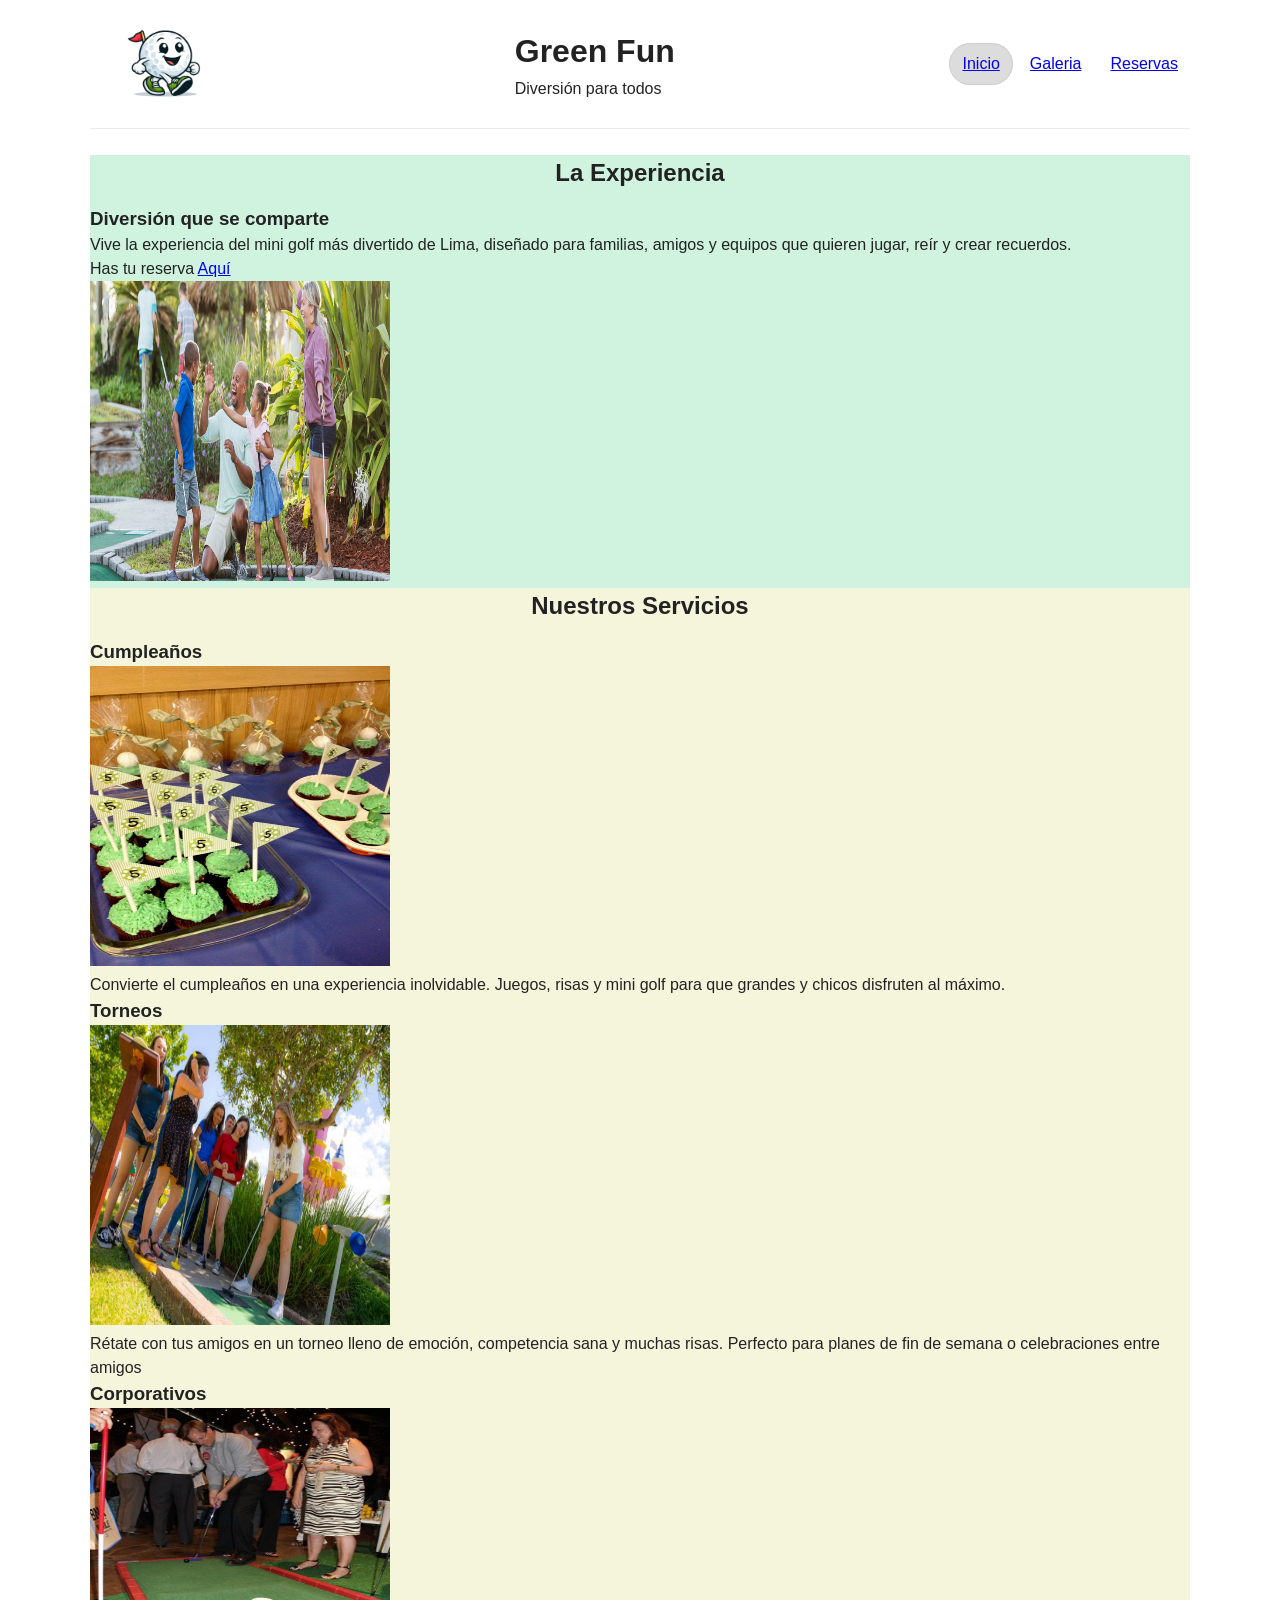
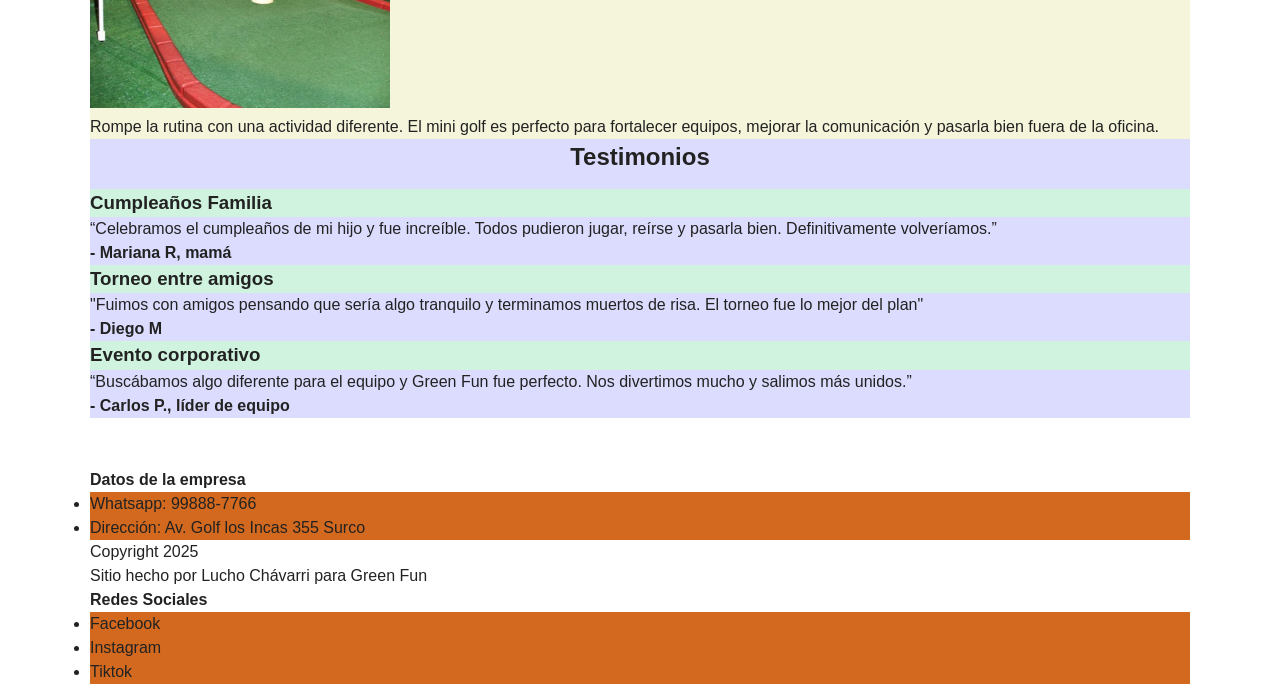
==== index.html @ e4aa4764 "Mejoras en el header aplicando Flex" ====
<!DOCTYPE html>
<html lang="en">
<head>
    <meta charset="UTF-8">
    <meta name="viewport" content="width=device-width, initial-scale=1.0">
    <title>Green Fun - Mini Golf</title>
    <link rel="stylesheet" href="./css/style.css">
</head>
<body>
    <header>
        <div>
            <img src="./img/Pelotita.png" alt="Logo Green Fun" height="100">
        </div>
        <div>
            <h1>Green Fun</h1>
            <p>Diversión para todos</p>
        </div>
        <div>
            <nav>
                <ul>
                    <li><a href="#" class="paginaactiva">Inicio</a></li>
                    <li><a href="./pages/galeria.html">Galeria</a></li>
                    <li><a href="./pages/reservas.html">Reservas</a></li>
                </ul>
            </nav>
        </div>
        
    </header>
    <main>
        
        <section class="experiencia">
            <h2>La Experiencia</h2>
            <div>
                <h3>
                    Diversión que se comparte
                </h3>
                <p>Vive la experiencia del mini golf más divertido de Lima, diseñado para familias, amigos y equipos que quieren jugar, reír y crear recuerdos.</p>
                <p>Has tu reserva <a href="./pages/reservas.html">Aquí</a></p>
            </div>
            <div>
                <img src="./img/LaExperiencia.jpg" alt="Experiencia Green Fun" class="imagen300">
            </div>
        </section>
        <section class="servicios">
            <h2>Nuestros Servicios</h2>
            <div>
                <h3>Cumpleaños</h3>
                <img src="./img/cumpleanos.jpeg" alt="Cumpleaños" class="imagen300">
                <p>Convierte el cumpleaños en una experiencia inolvidable. Juegos, risas y mini golf para que grandes y chicos disfruten al máximo.</p>
            </div>
            <div>
                <h3>Torneos</h3>
                <img src="./img/torneos.jpg" alt="Torneos" class="imagen300">
                <p>Rétate con tus amigos en un torneo lleno de emoción, competencia sana y muchas risas. Perfecto para planes de fin de semana o celebraciones entre amigos</p>
            </div>
            <div>
                <h3>Corporativos</h3>
                <img src="./img/corporativo.jpeg" alt="corporativo" class="imagen300">
                <p>Rompe la rutina con una actividad diferente. El mini golf es perfecto para fortalecer equipos, mejorar la comunicación y pasarla bien fuera de la oficina.</p>
            </div>
        </section>

        <section class="testimonios">
            <h2>Testimonios</h2>
            <div>
                <h3 class="testimonioh3">Cumpleaños Familia</h3>
                <p>“Celebramos el cumpleaños de mi hijo y fue increíble. Todos pudieron jugar, reírse y pasarla bien. Definitivamente volveríamos.”</p>
                <h4>- Mariana R, mamá</h4>
            </div>
            <div>
                <h3 class="testimonioh3">Torneo entre amigos</h3>
                <p>"Fuimos con amigos pensando que sería algo tranquilo y terminamos muertos de risa. El torneo fue lo mejor del plan"</p>
                <h4>- Diego M</h4>
            </div>
            <div>
                <h3 class="testimonioh3">Evento corporativo</h3>
                <p>“Buscábamos algo diferente para el equipo y Green Fun fue perfecto. Nos divertimos mucho y salimos más unidos.”</p>
                <h4>- Carlos P., líder de equipo</h4>
            </div>
        </section>

    </main>
    <footer>
        
        <div>
            <h4>Datos de la empresa</h4>
            <ul>
                <li>Whatsapp: 99888-7766</li>
                <li>Dirección: Av. Golf los Incas 355 Surco</li>
            </ul>
        </div>
        <div>
            <p>Copyright 2025</p>
            <p>Sitio hecho por Lucho Chávarri para Green Fun</p>
        </div>
        <div>
            <h4>Redes Sociales</h4>
            <ul>
                <li>Facebook</li>
                <li>Instagram</li>
                <li>Tiktok</li>
            </ul>
        </div>
    </footer>
</body>
</html>
---- css/style.css ----
/* Reset */
* {
    margin: 0;
    padding: 0;
    box-sizing: border-box;
}

:root{
  --bg: #ffffff;
  --text: #222;
  --muted: rgba(0,0,0,.7);
  --green: #2ECC71;
  --green2: #25b760;
  --yellow: #F4D03F;
  --light: #EAFAF1;
  --card: #fff;
  --border: rgba(0,0,0,.08);
  --shadow: 0 10px 26px rgba(0,0,0,.08);
  --radius: 18px;

  --container: 1100px;
}

body{
    font-family: Arial, Helvetica, sans-serif;
    background: var(--bg);
    color: var(--text);
    line-height: 1.5;
}

/* ====== Layout base ====== */
header, main, footer{
  width: min(100% - 32px, var(--container));
  margin-inline: auto;
}

main{ padding: 26px 0 50px; }
h1,h2,h3,h4{ margin: 0; }
h2{ text-align:center; margin-bottom: 14px; }

/* ====== Header ====== */
header{
  display: flex;
  align-items: center;
  justify-content: space-between;
  gap: 18px;
  padding: 14px 0;
  position: sticky;
  top: 0;
  background: rgba(255,255,255,.92);
  backdrop-filter: blur(10px);
  border-bottom: 1px solid var(--border);
  z-index: 10;
}

header > div:nth-child(1){
  display: flex;
  align-items: center;
}

header > div:nth-child(2){
  display: grid;
  gap: 2px;
}

header > div:nth-child(2) h4{
  color: var(--muted);
  font-weight: 600;
}

/* nav horizontal con flex */
nav ul{
  display: flex;
  list-style: none;
  gap: 5px;
  align-items: center;
  flex-wrap: wrap;
}

nav a{
  display: inline-flex;
  padding: 8px 12px;
  border-radius: 999px;
}

nav a:hover{
  background: rgba(46,204,113,.12);
  text-decoration: none;
}

.paginaactiva{
  background: rgba(0,0,0,.06);
  border: 1px solid var(--border);
}

.experiencia{
  background-color: #cff3df;  
}

.servicios{
  background-color: beige;
}

.testimonios{
  background-color: rgb(220, 220, 255);
}

.testimonioh3{
  background-color: #cff3df;
}

.paginaactiva{
  background-color: gainsboro;
  text-shadow: 2px, 2px, 2px, rgb(140, 47, b49);
}

.imagen300{
  height: 300px;
  width: 300px;
}

footer ul{
  background-color: chocolate;
}

h2{
  text-align: center;
}

form{
  background-color: cadetblue;
  color: white;
  padding: 30px;
}

nav ul li{
  list-style: none;
}
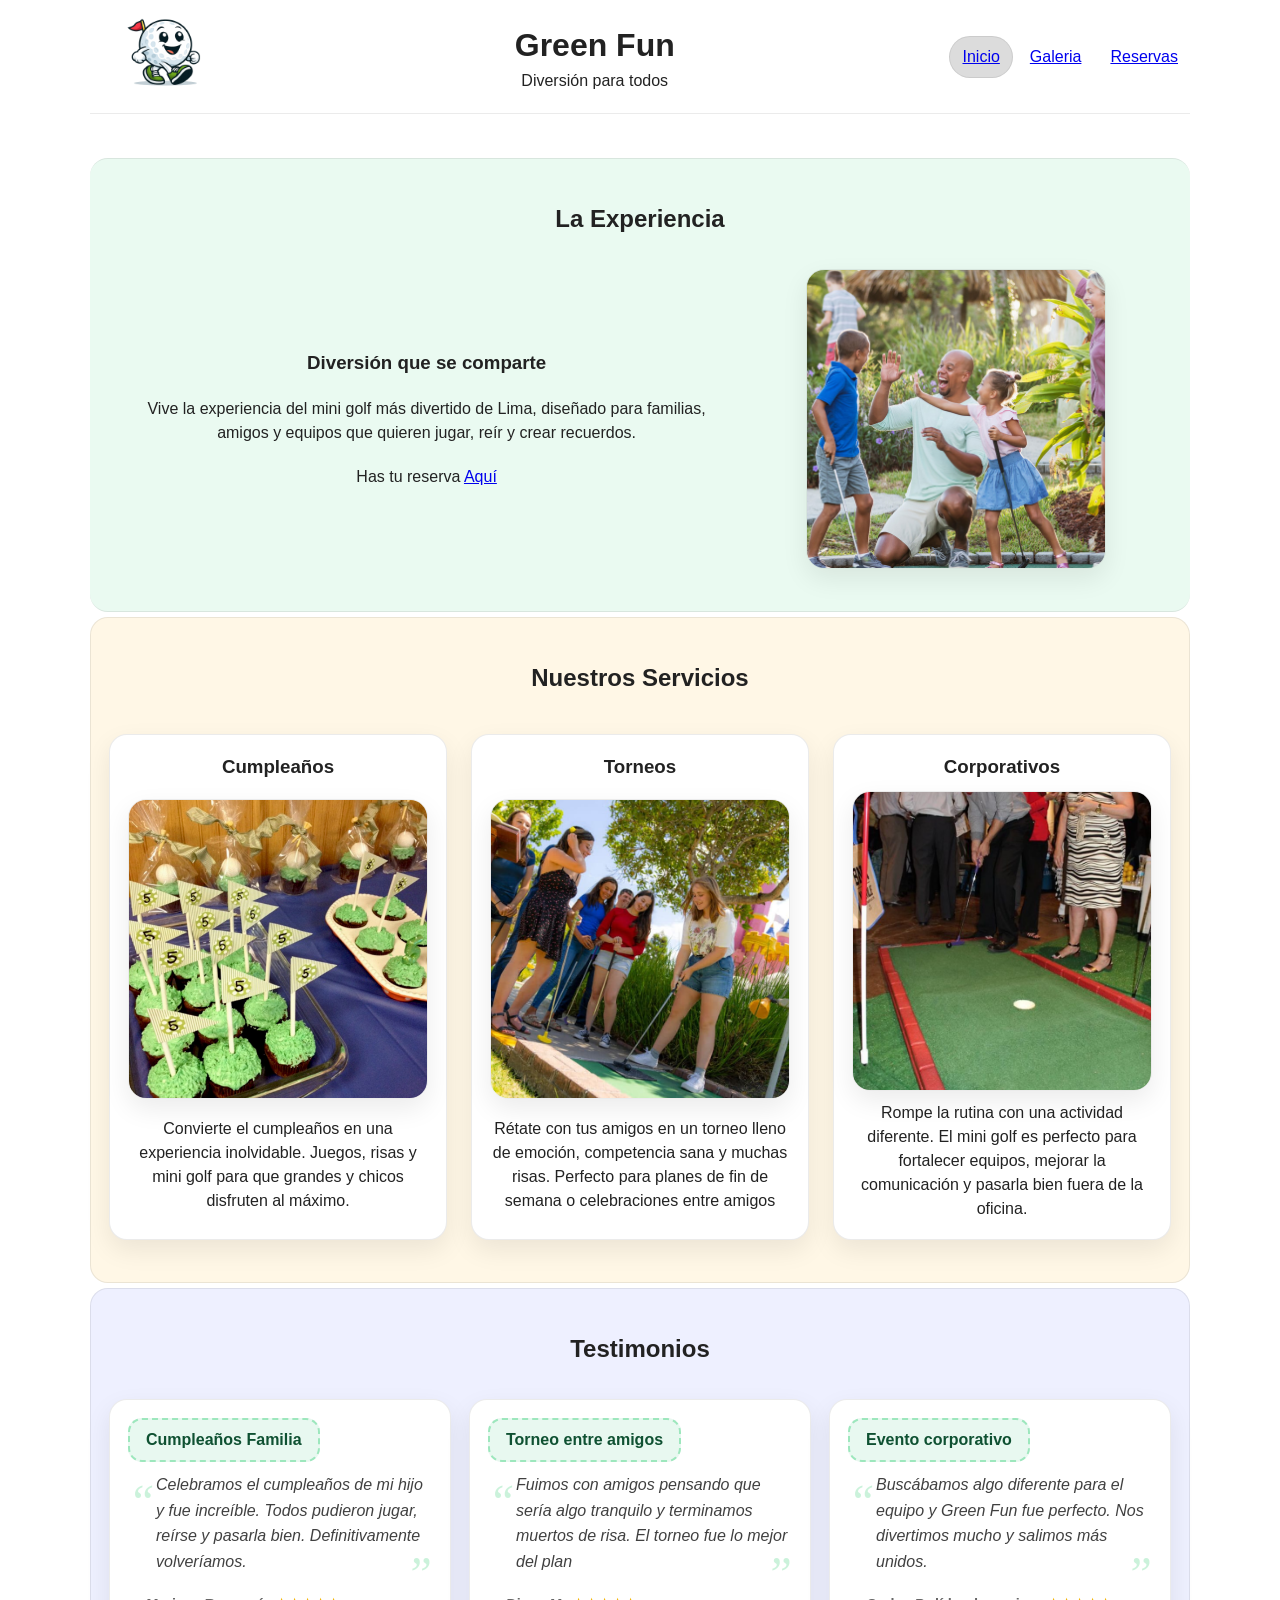
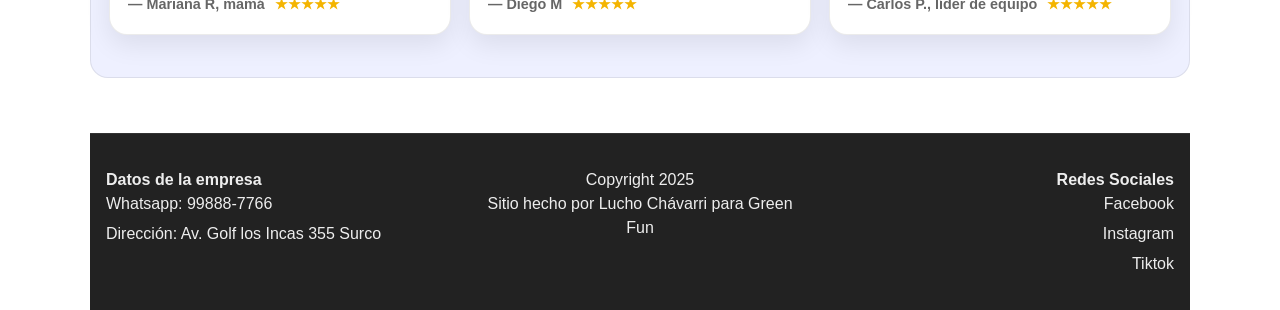
==== commit 83c7048a: "Mejoras seccion de testimonios" ====
--- a/index.html
+++ b/index.html
@@ -64,18 +64,18 @@
             <h2>Testimonios</h2>
             <div>
                 <h3 class="testimonioh3">Cumpleaños Familia</h3>
-                <p>“Celebramos el cumpleaños de mi hijo y fue increíble. Todos pudieron jugar, reírse y pasarla bien. Definitivamente volveríamos.”</p>
-                <h4>- Mariana R, mamá</h4>
+                <p>Celebramos el cumpleaños de mi hijo y fue increíble. Todos pudieron jugar, reírse y pasarla bien. Definitivamente volveríamos.</p>
+                <h4>Mariana R, mamá</h4>
             </div>
             <div>
                 <h3 class="testimonioh3">Torneo entre amigos</h3>
-                <p>"Fuimos con amigos pensando que sería algo tranquilo y terminamos muertos de risa. El torneo fue lo mejor del plan"</p>
-                <h4>- Diego M</h4>
+                <p>Fuimos con amigos pensando que sería algo tranquilo y terminamos muertos de risa. El torneo fue lo mejor del plan</p>
+                <h4>Diego M</h4>
             </div>
             <div>
                 <h3 class="testimonioh3">Evento corporativo</h3>
-                <p>“Buscábamos algo diferente para el equipo y Green Fun fue perfecto. Nos divertimos mucho y salimos más unidos.”</p>
-                <h4>- Carlos P., líder de equipo</h4>
+                <p>Buscábamos algo diferente para el equipo y Green Fun fue perfecto. Nos divertimos mucho y salimos más unidos.</p>
+                <h4>Carlos P., líder de equipo</h4>
             </div>
         </section>
 
--- a/css/style.css
+++ b/css/style.css
@@ -1,4 +1,4 @@
-/* Reset */
+/* ====== Reset ====== */
 * {
     margin: 0;
     padding: 0;
@@ -44,28 +44,13 @@
   align-items: center;
   justify-content: space-between;
   gap: 18px;
-  padding: 14px 0;
+  padding: 3px 0;
   position: sticky;
   top: 0;
   background: rgba(255,255,255,.92);
   backdrop-filter: blur(10px);
   border-bottom: 1px solid var(--border);
   z-index: 10;
-}
-
-header > div:nth-child(1){
-  display: flex;
-  align-items: center;
-}
-
-header > div:nth-child(2){
-  display: grid;
-  gap: 2px;
-}
-
-header > div:nth-child(2) h4{
-  color: var(--muted);
-  font-weight: 600;
 }
 
 /* nav horizontal con flex */
@@ -93,20 +78,8 @@
   border: 1px solid var(--border);
 }
 
-.experiencia{
-  background-color: #cff3df;  
-}
-
-.servicios{
-  background-color: beige;
-}
-
-.testimonios{
-  background-color: rgb(220, 220, 255);
-}
-
-.testimonioh3{
-  background-color: #cff3df;
+header div:nth-child(2) {
+  text-align: center;
 }
 
 .paginaactiva{
@@ -114,17 +87,189 @@
   text-shadow: 2px, 2px, 2px, rgb(140, 47, b49);
 }
 
+/* ====== Secciones (Grid) ====== */
+section{
+  padding: 42px 0;
+  margin: 5px 0;
+}
+
+/* Experiencia: 2 columnas (texto + imagen) */
+.experiencia{
+  display: grid;
+  grid-template-columns: 1.2fr 0.8fr;
+  gap: 18px;
+  align-items: center;
+  background: var(--light);
+  border-top: 1px solid var(--border);
+  border-bottom: 1px solid var(--border);
+  border-radius: var(--radius);
+  padding: 42px 30px;
+  margin-top: 18px;
+}
+
+/* el contenido de Experiencia es: h2 + div + div */
+.experiencia > h2{
+  grid-column: span 2;
+  text-align: center;
+}
+
+.experiencia > div{
+  display: grid;
+  gap: 20px;
+}
+
+.experiencia div:nth-child(2) {
+  text-align: center;
+}
+.experiencia div:nth-child(3) {
+  justify-self: center;
+}
+
+/* Servicios: cards 3 columnas*/
+.servicios{
+  display: grid;
+  grid-template-columns: 1fr 1fr 1fr;
+  gap: 24px;
+  background: #fff7e6;
+  border-radius: var(--radius);
+  padding: 42px 18px;
+  border: 1px solid var(--border);
+}
+
+.servicios > h2{
+  grid-column: span 3;
+  text-align: center;
+}
+
+.servicios > div{
+  background: var(--card);
+  border: 1px solid var(--border);
+  border-radius: var(--radius);
+  box-shadow: var(--shadow);
+  padding: 18px;
+  display: grid;
+  gap: 10px;
+  justify-items: center;
+  text-align: center;
+}
+
+.servicios > div {
+  transition: transform 0.25s ease, box-shadow 0.25s ease;
+}
+
+.servicios > div:hover {
+  transform: translateY(-6px);
+  box-shadow: 0 12px 30px rgba(0,0,0,.15);
+}
+
+/* Testimonios: 3 columnas */
+.testimonios{
+  display: grid;
+  grid-template-columns: repeat(3, 1fr);
+  gap: 18px;
+  background: #eef0ff;
+  border-radius: var(--radius);
+  padding: 42px 18px;
+  border: 1px solid var(--border);
+  
+}
+
+.testimonios > h2{
+  grid-column: 1 / -1;
+  text-align: center;
+}
+
+.testimonios > div{
+  background: var(--card);
+  border: 1px solid var(--border);
+  border-radius: var(--radius);
+  box-shadow: var(--shadow);
+  padding: 18px;
+  display: grid;
+  gap: 10px;
+  transition: transform 0.3s ease, box-shadow 0.3s ease;
+}
+
+.testimonios > div:hover{
+  transform: translateY(-8px);
+  box-shadow: 0 18px 40px rgba(0,0,0,.15);
+  border-color: rgba(46,204,113,.3);
+}
+
+.testimonioh3{
+  font-size: 1rem;
+  font-weight: 700;
+
+  padding: 8px 16px;
+  border-radius: 14px;
+
+  background: #e8f8f0;
+  color: #0f5132;
+  border: 2px dashed rgba(46,204,113,.4);
+
+  width: fit-content;
+}
+
+.testimonios p{
+  position: relative;
+  font-size: 1rem;
+  line-height: 1.6;
+  color: rgba(0,0,0,.75);
+  font-style: italic;
+  padding-left: 28px;
+}
+
+/* Comilla decorativa */
+.testimonios p::before{
+  content: "“";
+  position: absolute;
+  left: 0;
+  top: -8px;
+  font-size: 3rem;
+  color: rgba(46,204,113,.25);
+  font-family: serif;
+}
+
+.testimonios p::after{
+  content: "”";
+  position: absolute;
+  right: 0;
+  bottom: -38px;
+  font-size: 3rem;
+  color: rgba(46,204,113,.25);
+  font-family: serif;
+}
+
+.testimonios h4{
+  margin-top: 10px;
+  font-weight: 600;
+  font-size: 0.9rem;
+  color: rgba(0,0,0,.6);
+}
+
+.testimonios h4::before{
+  content: "— ";
+}
+
+.testimonios h4::after{
+  content: " ★★★★★";
+  color: #f4b400;
+  font-size: 0.9rem;
+  margin-left: 6px;
+}
+
+
+
+
+
+/* ====== Imágenes 300x300 ====== */
 .imagen300{
+  width: 300px;
   height: 300px;
-  width: 300px;
-}
-
-footer ul{
-  background-color: chocolate;
-}
-
-h2{
-  text-align: center;
+  object-fit: cover;
+  border-radius: var(--radius);
+  border: 1px solid var(--border);
+  box-shadow: var(--shadow);
 }
 
 form{
@@ -133,6 +278,35 @@
   padding: 30px;
 }
 
-nav ul li{
+/* ====== Footer ====== */
+footer{
+  display: grid;
+  grid-template-columns: 1fr 1fr 1fr;
+  gap: 16px;
+  align-items: start;
+
+  background: #222;
+  color: rgba(255,255,255,.92);
+  padding: 34px 0;
+  border-top: 1px solid rgba(255,255,255,.08);
+}
+
+footer > div, footer > p{
+  width: min(100% - 32px, var(--container));
+  margin-inline: auto;
+}
+
+footer ul{
   list-style: none;
+  display: grid;
+  gap: 6px;
+  padding: 0;
+}
+
+footer div:nth-child(2) {
+  text-align: center;
+}
+
+footer div:nth-child(3) {
+  text-align: right;
 }
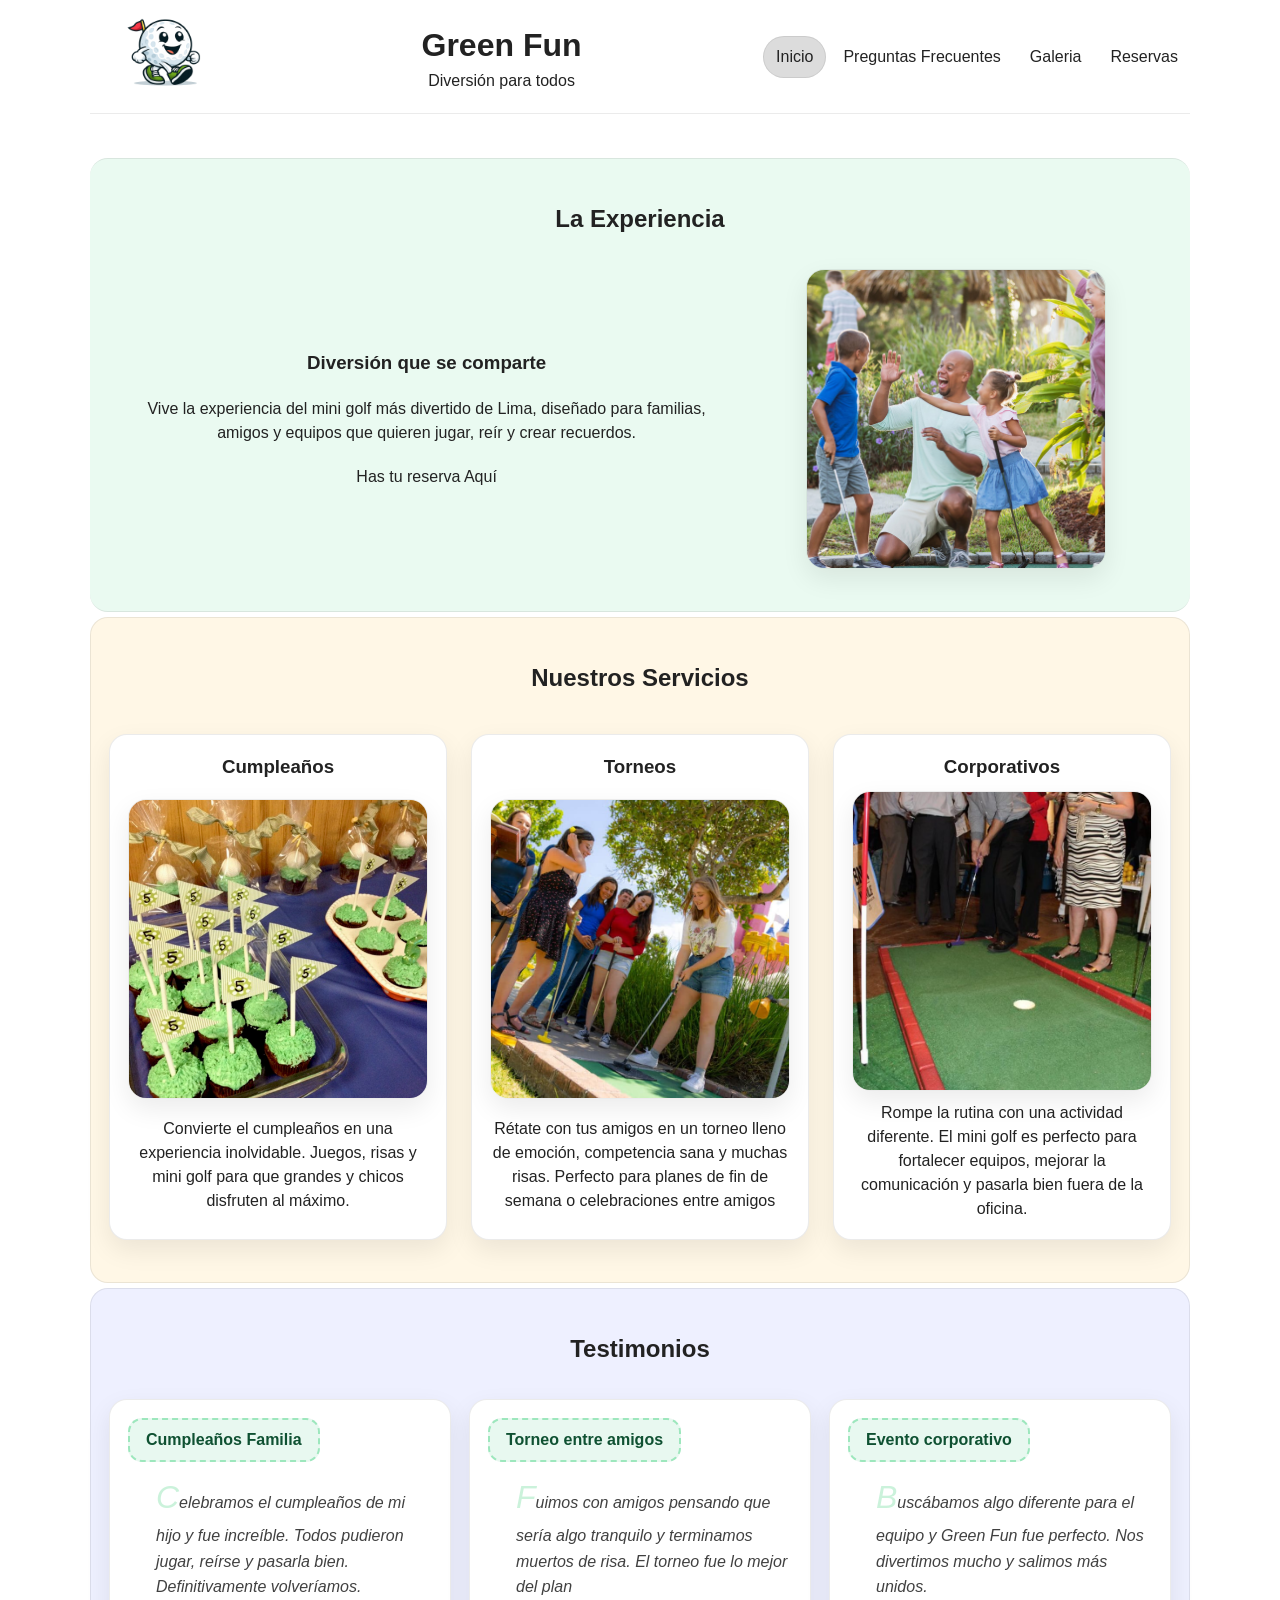
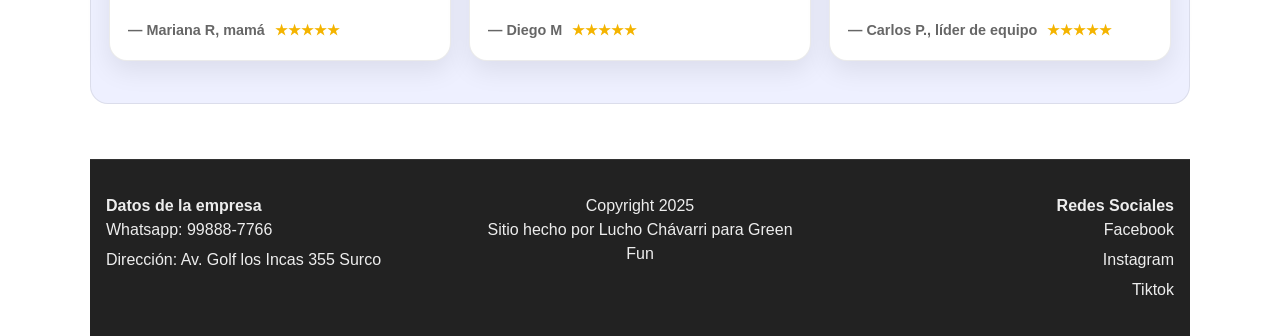
==== commit a5c7ba6f: "Se crea pagina de preguntas frecuentes" ====
--- a/index.html
+++ b/index.html
@@ -19,6 +19,7 @@
             <nav>
                 <ul>
                     <li><a href="#" class="paginaactiva">Inicio</a></li>
+                    <li><a href="./pages/preguntas.html">Preguntas Frecuentes</a></li>
                     <li><a href="./pages/galeria.html">Galeria</a></li>
                     <li><a href="./pages/reservas.html">Reservas</a></li>
                 </ul>
--- a/css/style.css
+++ b/css/style.css
@@ -4,6 +4,15 @@
     padding: 0;
     box-sizing: border-box;
 }
+a{ 
+  color: inherit; text-decoration: none; 
+}
+
+a:hover{ 
+  text-decoration: underline; 
+}
+
+
 
 :root{
   --bg: #ffffff;
@@ -18,7 +27,7 @@
   --shadow: 0 10px 26px rgba(0,0,0,.08);
   --radius: 18px;
 
-  --container: 1100px;
+  --contenedor: 1100px;
 }
 
 body{
@@ -30,7 +39,7 @@
 
 /* ====== Layout base ====== */
 header, main, footer{
-  width: min(100% - 32px, var(--container));
+  width: min(100% - 32px, var(--contenedor));
   margin-inline: auto;
 }
 
@@ -219,25 +228,9 @@
   padding-left: 28px;
 }
 
-/* Comilla decorativa */
-.testimonios p::before{
-  content: "“";
-  position: absolute;
-  left: 0;
-  top: -8px;
-  font-size: 3rem;
+.testimonios p::first-letter{
   color: rgba(46,204,113,.25);
-  font-family: serif;
-}
-
-.testimonios p::after{
-  content: "”";
-  position: absolute;
-  right: 0;
-  bottom: -38px;
-  font-size: 3rem;
-  color: rgba(46,204,113,.25);
-  font-family: serif;
+  font-size: 2rem;
 }
 
 .testimonios h4{
@@ -272,10 +265,230 @@
   box-shadow: var(--shadow);
 }
 
+/* ====== Form (Reservas) ====== */
 form{
-  background-color: cadetblue;
+  background: #1f8f8a;
   color: white;
-  padding: 30px;
+  padding: 18px;
+  border-radius: var(--radius);
+  max-width: 720px;
+  margin: 0 auto;
+  display: grid;
+  gap: 12px;
+}
+
+form label{ 
+  font-weight: 700; 
+}
+
+form input, form select, form textarea{
+  width: 100%;
+  padding: 10px 12px;
+  border-radius: 12px;
+  border: 1px solid rgba(255,255,255,.25);
+  outline: none;
+}
+
+form textarea{
+  min-height: 110px;
+  resize: vertical;
+}
+
+.reservas{
+  display: grid;
+  gap: 18px;
+  background: #f7fff9;
+  border-radius: var(--radius);
+  padding: 42px 18px;
+  border: 1px solid var(--border);
+}
+
+.reservas > h2{
+  text-align: center;
+}
+
+.reserva-grid{
+  display: grid;
+  grid-template-columns: 0.9fr 1.1fr;
+  gap: 24px;
+  align-items: start;
+}
+
+/* Información adicional */
+.reserva-info{
+  background: var(--card);
+  border: 1px solid var(--border);
+  border-radius: var(--radius);
+  box-shadow: var(--shadow);
+  padding: 18px;
+  display: grid;
+  gap: 12px;
+}
+
+.reserva-lista{
+  list-style: none;
+  display: grid;
+  gap: 8px;
+}
+
+.reserva-lista li::marker{
+  content: "✅";
+  font-size: 16px;
+}
+
+.reserva-tip{
+  border: 1px dashed rgba(46,204,113,.35);
+  background: rgba(46,204,113,.08);
+  border-radius: 14px;
+  padding: 12px;
+}
+
+/* Form */
+.reserva-form{
+  background: var(--card);
+  border: 1px solid var(--border);
+  border-radius: var(--radius);
+  box-shadow: var(--shadow);
+  padding: 18px;
+  display: grid;
+  gap: 14px;
+}
+
+.form-row{
+  display: grid;
+  grid-template-columns: repeat(2, 1fr);
+  gap: 12px;
+}
+
+.form-row:nth-of-type(3){
+  grid-template-columns: repeat(3, 1fr);
+}
+
+.form-field{
+  display: grid;
+  gap: 6px;
+}
+
+.reserva-form label{
+  font-weight: 600;
+  font-size: 0.95rem;
+  color: var(--green2);
+}
+
+.reserva-form input,
+.reserva-form select,
+.reserva-form textarea{
+  width: 100%;
+  padding: 10px 12px;
+  border-radius: 12px;
+  border: 1px solid var(--border);
+  background: #fff;
+  outline: none;
+}
+
+.reserva-form input:focus,
+.reserva-form select:focus,
+.reserva-form textarea:focus{
+  border-color: rgba(46,204,113,.5);
+  box-shadow: 0 0 0 4px rgba(46,204,113,.12);
+}
+
+.reserva-form button{
+  background: rgba(46,204,113,.5);
+  padding: 12px 18px;
+  border-radius: 12px;
+  font-weight: 600;
+  cursor: pointer;
+  transition: all 0.25s ease;
+}
+
+.reserva-form button:hover{
+  transform: translateY(-3px);
+  box-shadow: 0 12px 25px rgba(0,0,0,.15);
+  filter: brightness(1.05);
+}
+
+.reserva-form button:active{
+  transform: translateY(0);
+  box-shadow: 0 6px 12px rgba(0,0,0,.15);
+}
+/* ====== Galeria ======*/
+.cumpleanhos{
+  display: grid;
+  grid-template-columns: 1.2fr 0.8fr;
+  gap: 18px;
+  align-items: center;
+  background: var(--light);
+  border-top: 1px solid var(--border);
+  border-bottom: 1px solid var(--border);
+  border-radius: var(--radius);
+  padding: 42px 30px;
+  margin-top: 18px;
+}
+
+/* el contenido de cumpleanhos es: h2 + div + div */
+.cumpleanhos > h2{
+  grid-column: span 2;
+  text-align: center;
+}
+
+.cumpleanhos > div{
+  display: grid;
+  gap: 20px;
+}
+
+.cumpleanhos div:nth-child(2) {
+  text-align: center;
+}
+.cumpleanhos div:nth-child(3) {
+  justify-self: center;
+}
+/*-----------------------*/
+.torneos{
+  display: grid;
+  grid-template-columns: 1.2fr 0.8fr;
+  gap: 18px;
+  align-items: center;
+  background: #fff7e6;
+  border-top: 1px solid var(--border);
+  border-bottom: 1px solid var(--border);
+  border-radius: var(--radius);
+  padding: 42px 30px;
+  margin-top: 18px;
+}
+
+/* el contenido de torneos es: h2 + div + div */
+.torneos > h2{
+  grid-column: span 2;
+  text-align: center;
+}
+
+.torneos > div{
+  display: grid;
+  gap: 20px;
+}
+
+.torneos div:nth-child(2) {
+  text-align: left;
+}
+.torneos div:nth-child(3) {
+  justify-self: center;
+}
+
+.ajusta-carrusel{
+  width: 100%;
+  height: 450px;
+  object-fit: cover;
+}
+
+.lista-cumple li::marker{
+  content: "🎂";
+  font-size: 16px;
+}
+
+.lista-torneo li::marker{
+  content: "🏆";
+  font-size: 16px;
 }
 
 /* ====== Footer ====== */
@@ -292,7 +505,7 @@
 }
 
 footer > div, footer > p{
-  width: min(100% - 32px, var(--container));
+  width: min(100% - 32px, var(--contenedor));
   margin-inline: auto;
 }
 
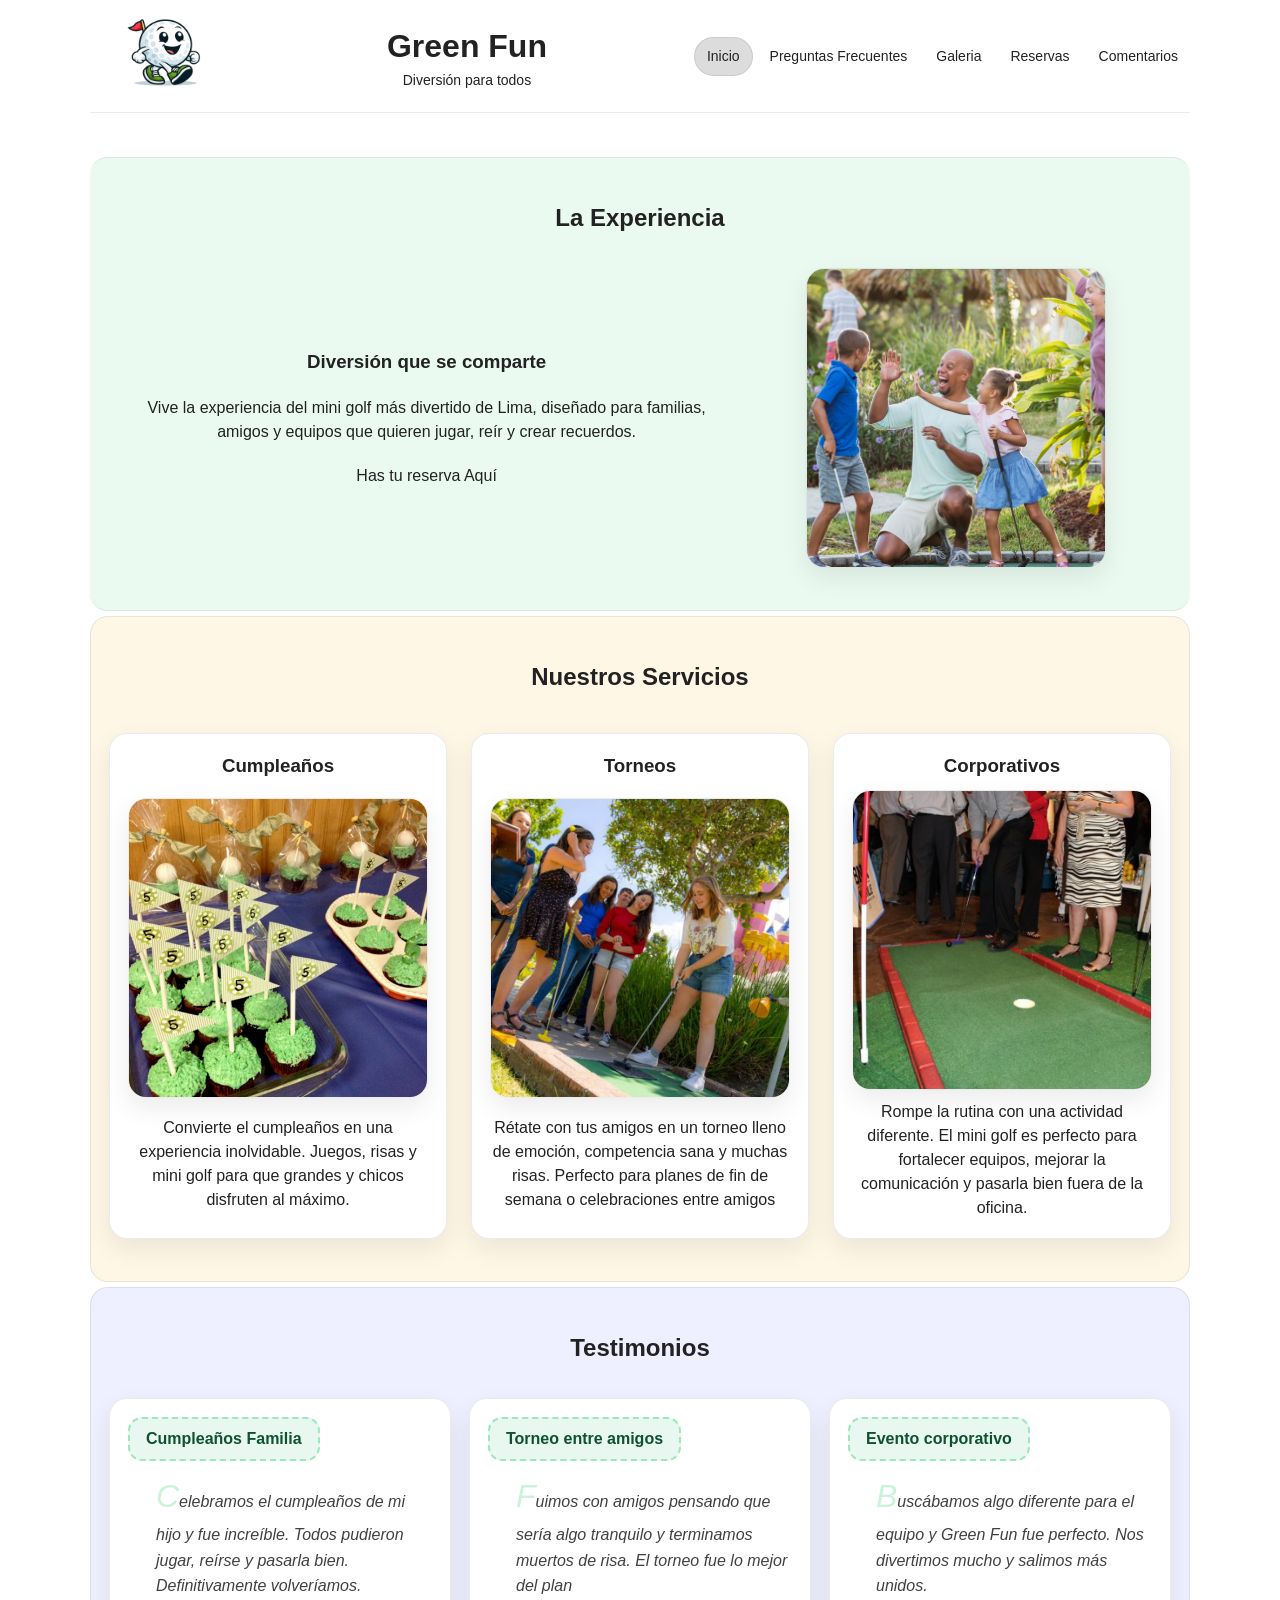
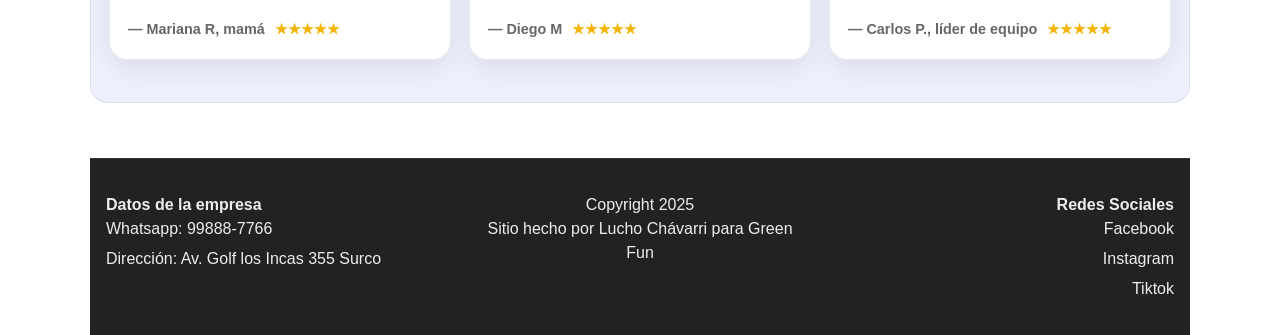
==== commit 82462ca1: "Agregando pagina de comentarios" ====
--- a/index.html
+++ b/index.html
@@ -22,6 +22,7 @@
                     <li><a href="./pages/preguntas.html">Preguntas Frecuentes</a></li>
                     <li><a href="./pages/galeria.html">Galeria</a></li>
                     <li><a href="./pages/reservas.html">Reservas</a></li>
+                    <li><a href="./pages/comentarios.html">Comentarios</a></li>
                 </ul>
             </nav>
         </div>
--- a/css/style.css
+++ b/css/style.css
@@ -28,6 +28,34 @@
   --radius: 18px;
 
   --contenedor: 1100px;
+}
+
+header{
+  font-family: Arial, Helvetica, sans-serif;
+  font-size: 14px;
+}
+
+header h1 {
+  font-family: Arial, Helvetica, sans-serif;
+  font-weight: bold;
+  font-size: 32px;
+}
+
+header p {
+  font-family: Arial, Helvetica, sans-serif;
+  font-size: 14px;
+}
+
+header img{
+    transition: transform 0.4s ease;
+}
+
+header img:hover{
+    transform: rotate(360deg);
+}
+
+nav a {
+  font-family: Arial, Helvetica, sans-serif;
 }
 
 body{
@@ -412,6 +440,14 @@
   transform: translateY(0);
   box-shadow: 0 6px 12px rgba(0,0,0,.15);
 }
+
+/* ====== Comentarios ======*/
+.comentarios-contenedor{
+    display: flex;
+    gap: 40px;
+}
+
+
 /* ====== Galeria ======*/
 .cumpleanhos{
   display: grid;
@@ -426,6 +462,14 @@
   margin-top: 18px;
 }
 
+img {
+    transition: transform 0.3s ease;
+}
+
+img:hover {
+    transform: scale(1.03);
+}
+
 /* el contenido de cumpleanhos es: h2 + div + div */
 .cumpleanhos > h2{
   grid-column: span 2;
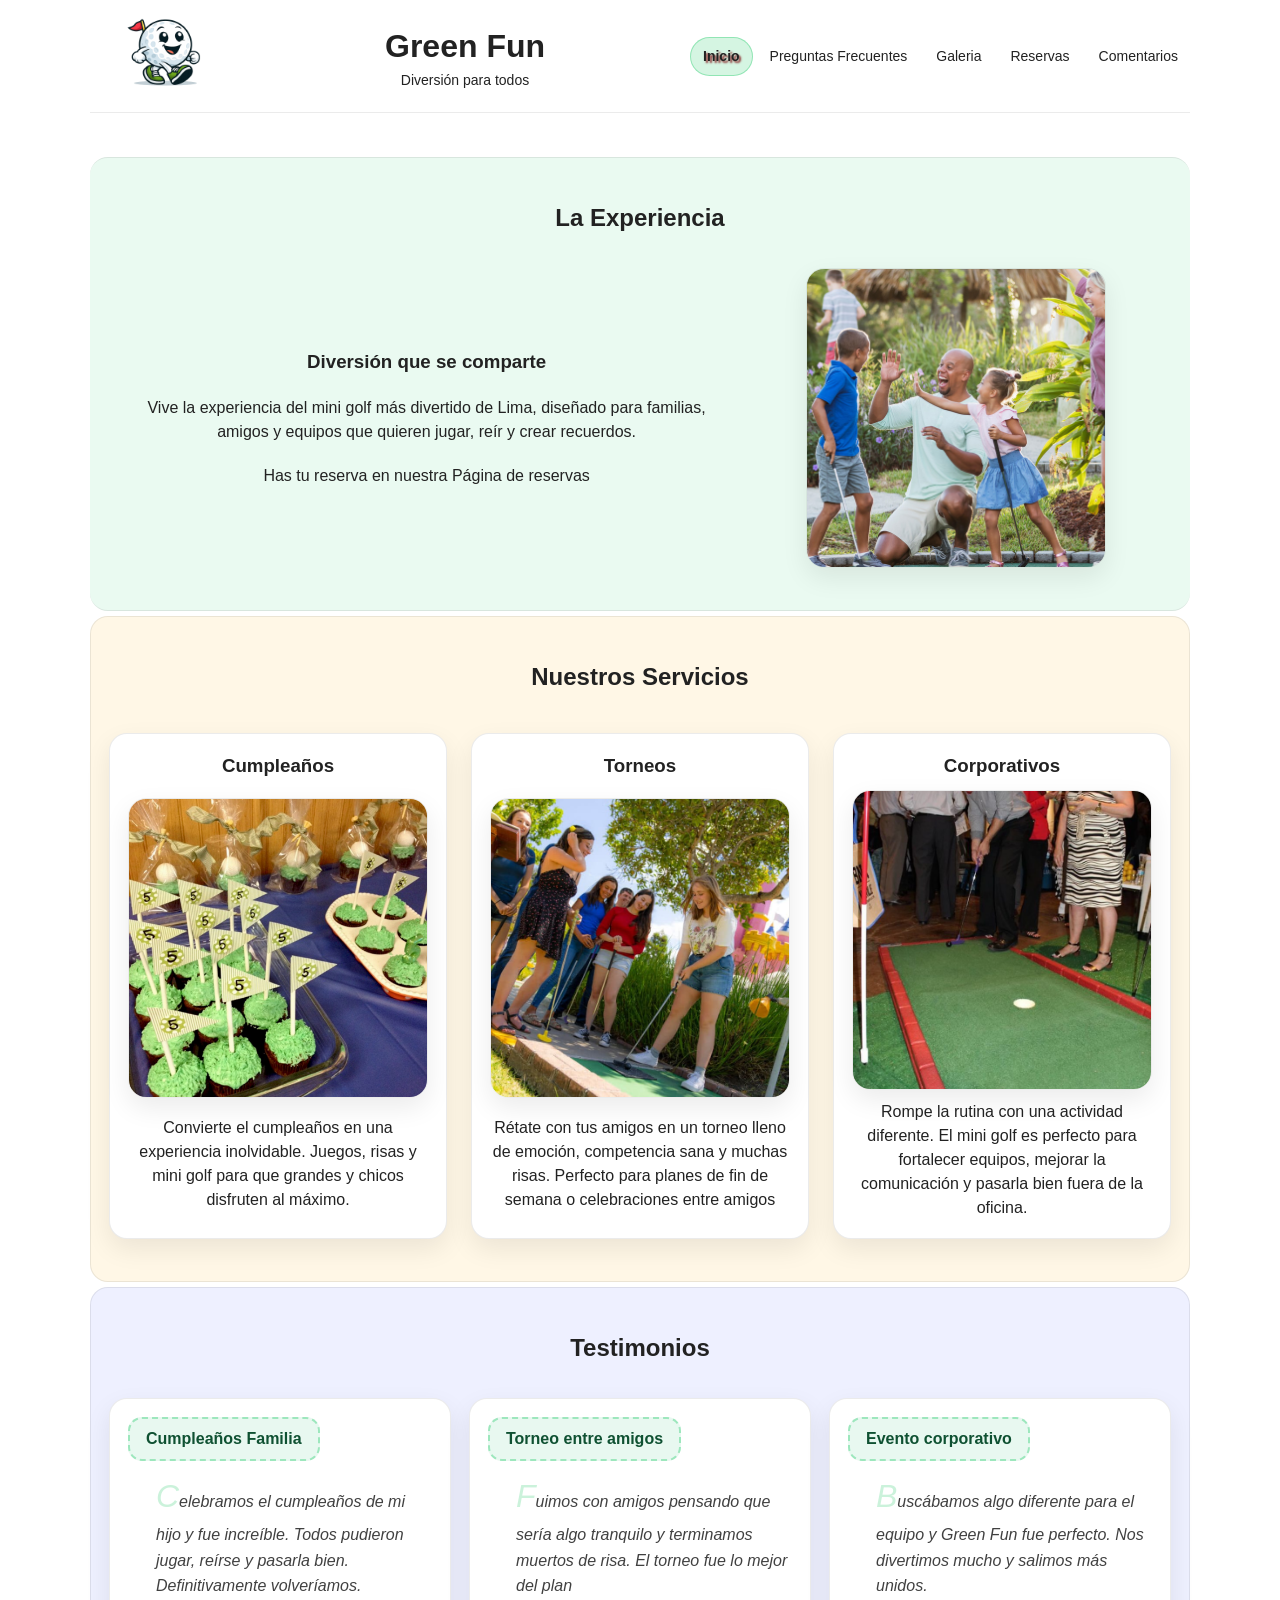
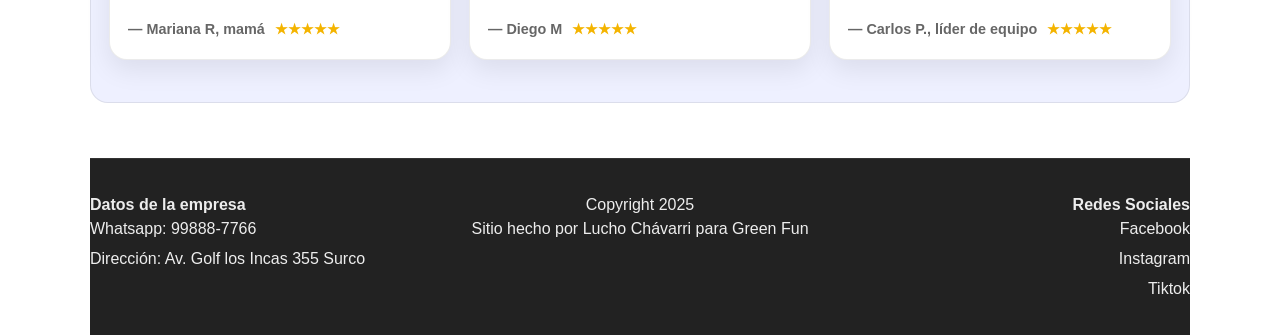
==== commit 8b626546: "mejoras menores" ====
--- a/index.html
+++ b/index.html
@@ -4,6 +4,9 @@
     <meta charset="UTF-8">
     <meta name="viewport" content="width=device-width, initial-scale=1.0">
     <title>Green Fun - Mini Golf</title>
+    <meta name="description" content="Green Fun es el mini golf más divertido de la ciudad. Ven con amigos y familia a disfrutar de una experiencia única.">
+    <meta name="keywords" content="mini golf, golf divertido, entretenimiento, golf familiar">
+    <meta name="author" content="Luis Chavarri">
     <link rel="stylesheet" href="./css/style.css">
 </head>
 <body>
@@ -37,7 +40,7 @@
                     Diversión que se comparte
                 </h3>
                 <p>Vive la experiencia del mini golf más divertido de Lima, diseñado para familias, amigos y equipos que quieren jugar, reír y crear recuerdos.</p>
-                <p>Has tu reserva <a href="./pages/reservas.html">Aquí</a></p>
+                <p>Has tu reserva en nuestra <a href="./pages/reservas.html">Página de reservas</a></p>
             </div>
             <div>
                 <img src="./img/LaExperiencia.jpg" alt="Experiencia Green Fun" class="imagen300">
--- a/css/style.css
+++ b/css/style.css
@@ -111,17 +111,14 @@
 }
 
 .paginaactiva{
-  background: rgba(0,0,0,.06);
-  border: 1px solid var(--border);
+  background: rgba(46,204,113,.2);
+  border: 1px solid rgba(46,204,113,.4);
+  font-weight: bold;
+  text-shadow: 2px 2px 2px rgb(140, 47, 49);
 }
 
 header div:nth-child(2) {
   text-align: center;
-}
-
-.paginaactiva{
-  background-color: gainsboro;
-  text-shadow: 2px, 2px, 2px, rgb(140, 47, b49);
 }
 
 /* ====== Secciones (Grid) ====== */
@@ -353,16 +350,24 @@
   gap: 12px;
 }
 
-.reserva-lista{
-  list-style: none;
-  display: grid;
-  gap: 8px;
-}
-
-.reserva-lista li::marker{
-  content: "✅";
-  font-size: 16px;
-}
+.reserva-lista {
+    list-style: none;
+    padding: 0;
+}
+
+.reserva-lista li::before {
+    content: "⛳ ";
+    margin-right: 6px;
+}
+
+.reserva-info li{
+    transition: transform 0.2s ease;
+}
+
+.reserva-info li:hover{
+    transform: translateX(5px);
+}
+
 
 .reserva-tip{
   border: 1px dashed rgba(46,204,113,.35);
@@ -372,6 +377,12 @@
 }
 
 /* Form */
+
+button{
+  cursor: pointer;
+  border: none;
+}
+
 .reserva-form{
   background: var(--card);
   border: 1px solid var(--border);
@@ -519,7 +530,7 @@
   justify-self: center;
 }
 
-.ajusta-carrusel{
+.carousel-item img{
   width: 100%;
   height: 450px;
   object-fit: cover;
@@ -540,17 +551,13 @@
   display: grid;
   grid-template-columns: 1fr 1fr 1fr;
   gap: 16px;
-  align-items: start;
 
   background: #222;
   color: rgba(255,255,255,.92);
   padding: 34px 0;
+
   border-top: 1px solid rgba(255,255,255,.08);
-}
-
-footer > div, footer > p{
-  width: min(100% - 32px, var(--contenedor));
-  margin-inline: auto;
+  margin: 0 auto;
 }
 
 footer ul{
@@ -566,4 +573,68 @@
 
 footer div:nth-child(3) {
   text-align: right;
+}
+
+
+@media (max-width: 768px){
+
+  header{
+    flex-direction: column;
+    justify-content: center;
+    text-align: center;
+    padding: 12px 0;
+  }
+
+  nav ul{
+    justify-content: center;
+    gap: 10px;
+  }
+
+  .experiencia,
+  .cumpleanhos,
+  .torneos,
+  .reserva-grid{
+    grid-template-columns: 1fr;
+    padding: 24px 16px;
+  }
+
+  .experiencia > h2,
+  .cumpleanhos > h2,
+  .torneos > h2{
+    grid-column: span 1;
+  }
+
+  .servicios,
+  .testimonios,
+  footer{
+    grid-template-columns: 1fr;
+  }
+
+  .form-row,
+  .form-row:nth-of-type(3){
+    grid-template-columns: 1fr;
+  }
+
+  .comentarios-contenedor{
+    flex-direction: column;
+  }
+
+  .imagen300{
+    width: 100%;
+    max-width: 300px;
+    height: auto;
+  }
+
+  footer{
+    text-align: center;
+  }
+
+  .carousel-item img{
+    height: 250px;
+  }
+
+  footer div:nth-child(2),
+  footer div:nth-child(3){
+    text-align: center;
+  }
 }
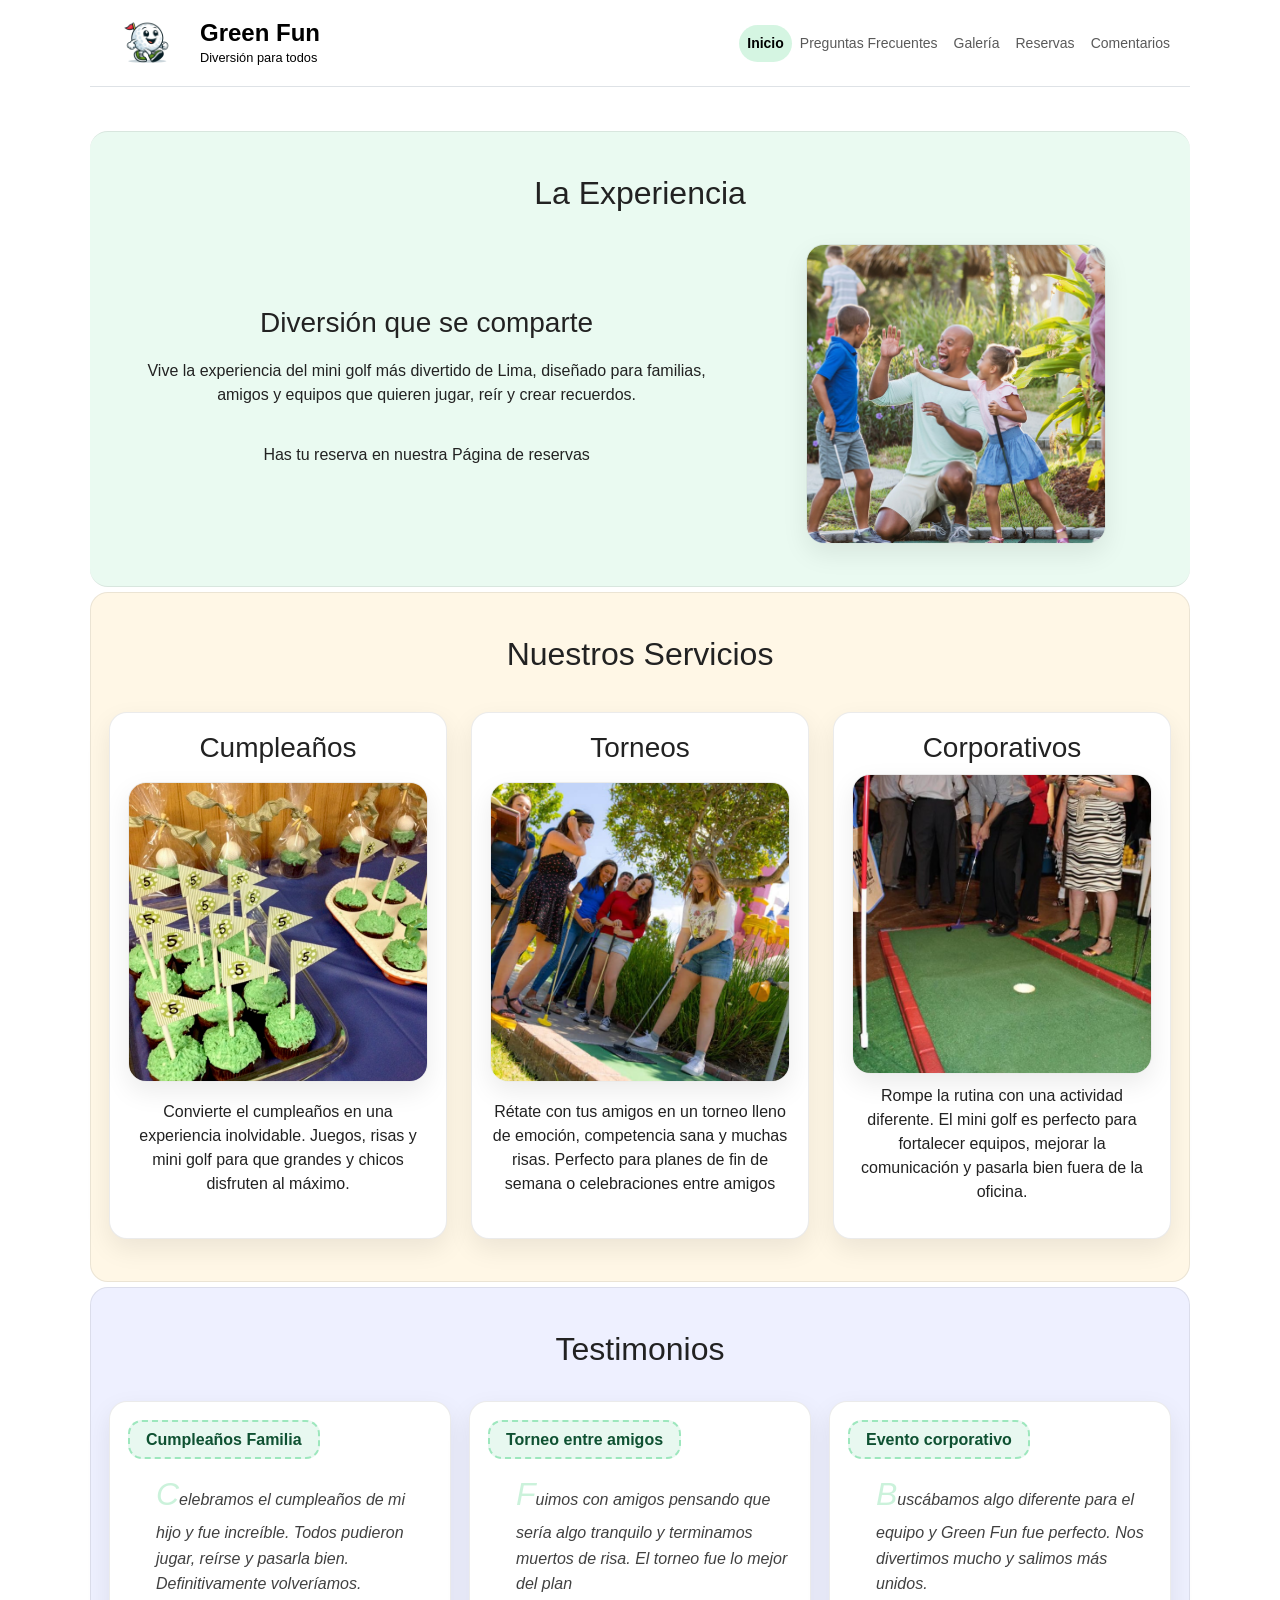
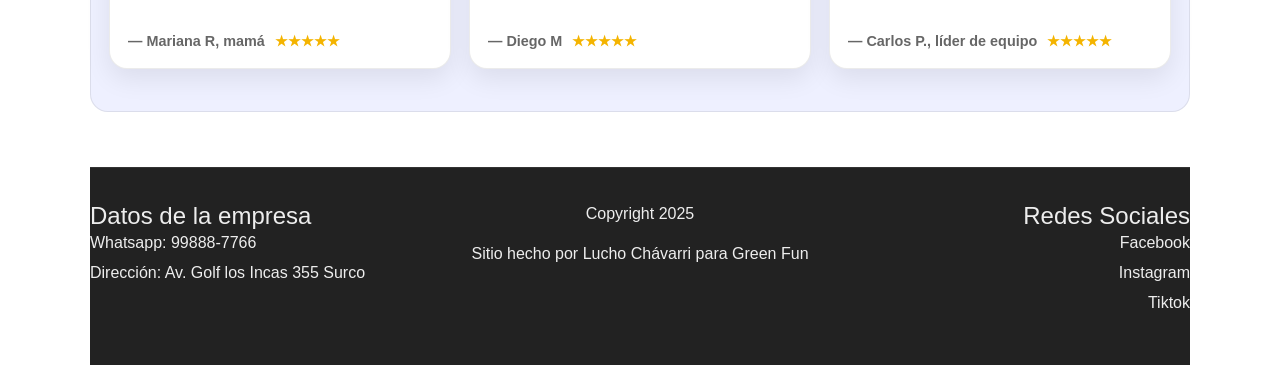
==== commit e7dbc826: "mejoras en el header" ====
--- a/index.html
+++ b/index.html
@@ -7,29 +7,37 @@
     <meta name="description" content="Green Fun es el mini golf más divertido de la ciudad. Ven con amigos y familia a disfrutar de una experiencia única.">
     <meta name="keywords" content="mini golf, golf divertido, entretenimiento, golf familiar">
     <meta name="author" content="Luis Chavarri">
+    <!--Los estilos de bootstrap-->
+    <link href="https://cdn.jsdelivr.net/npm/bootstrap@5.3.8/dist/css/bootstrap.min.css" rel="stylesheet" integrity="sha384-sRIl4kxILFvY47J16cr9ZwB07vP4J8+LH7qKQnuqkuIAvNWLzeN8tE5YBujZqJLB" crossorigin="anonymous">
     <link rel="stylesheet" href="./css/style.css">
 </head>
 <body>
     <header>
-        <div>
-            <img src="./img/Pelotita.png" alt="Logo Green Fun" height="100">
-        </div>
-        <div>
-            <h1>Green Fun</h1>
-            <p>Diversión para todos</p>
-        </div>
-        <div>
-            <nav>
-                <ul>
-                    <li><a href="#" class="paginaactiva">Inicio</a></li>
-                    <li><a href="./pages/preguntas.html">Preguntas Frecuentes</a></li>
-                    <li><a href="./pages/galeria.html">Galeria</a></li>
-                    <li><a href="./pages/reservas.html">Reservas</a></li>
-                    <li><a href="./pages/comentarios.html">Comentarios</a></li>
+        <nav class="navbar navbar-expand-md bg-white border-bottom">
+            <div class="container-fluid">
+            <a class="navbar-brand d-flex align-items-center gap-2" href="../index.html">
+                <img src="./img/Pelotita.png" alt="Logo Green Fun" height="60">
+                <div>
+                <h1 class="m-0 fs-4">Green Fun</h1>
+                <p class="m-0 small">Diversión para todos</p>
+                </div>
+            </a>
+
+            <button class="navbar-toggler" type="button" data-bs-toggle="collapse" data-bs-target="#menuGreenFun" aria-controls="menuGreenFun" aria-expanded="false" aria-label="Toggle navigation">
+                <span class="navbar-toggler-icon"></span>
+            </button>
+
+            <div class="collapse navbar-collapse" id="menuGreenFun">
+                <ul class="navbar-nav ms-auto mb-2 mb-md-0">
+                <li class="nav-item"><a class="nav-link active" href="../index.html">Inicio</a></li>
+                <li class="nav-item"><a class="nav-link" href="./preguntas.html">Preguntas Frecuentes</a></li>
+                <li class="nav-item"><a class="nav-link" href="./galeria.html">Galería</a></li>
+                <li class="nav-item"><a class="nav-link" href="./reservas.html">Reservas</a></li>
+                <li class="nav-item"><a class="nav-link" href="./comentarios.html">Comentarios</a></li>
                 </ul>
-            </nav>
-        </div>
-        
+            </div>
+            </div>
+        </nav>
     </header>
     <main>
         
@@ -107,5 +115,8 @@
             </ul>
         </div>
     </footer>
+
+    <!--Las funcionalidades de bootstrap-->
+    <script src="https://cdn.jsdelivr.net/npm/bootstrap@5.3.8/dist/js/bootstrap.bundle.min.js" integrity="sha384-FKyoEForCGlyvwx9Hj09JcYn3nv7wiPVlz7YYwJrWVcXK/BmnVDxM+D2scQbITxI" crossorigin="anonymous"></script>
 </body>
 </html>
--- a/css/style.css
+++ b/css/style.css
@@ -1,157 +1,145 @@
-/* ====== Reset ====== */
+@charset "UTF-8";
 * {
-    margin: 0;
-    padding: 0;
-    box-sizing: border-box;
-}
-a{ 
-  color: inherit; text-decoration: none; 
-}
-
-a:hover{ 
-  text-decoration: underline; 
-}
-
-
-
-:root{
-  --bg: #ffffff;
-  --text: #222;
-  --muted: rgba(0,0,0,.7);
-  --green: #2ECC71;
-  --green2: #25b760;
-  --yellow: #F4D03F;
-  --light: #EAFAF1;
-  --card: #fff;
-  --border: rgba(0,0,0,.08);
-  --shadow: 0 10px 26px rgba(0,0,0,.08);
-  --radius: 18px;
-
-  --contenedor: 1100px;
-}
-
-header{
+  margin: 0;
+  padding: 0;
+  box-sizing: border-box;
+}
+
+body {
   font-family: Arial, Helvetica, sans-serif;
-  font-size: 14px;
-}
-
-header h1 {
-  font-family: Arial, Helvetica, sans-serif;
-  font-weight: bold;
-  font-size: 32px;
-}
-
-header p {
-  font-family: Arial, Helvetica, sans-serif;
-  font-size: 14px;
-}
-
-header img{
-    transition: transform 0.4s ease;
-}
-
-header img:hover{
-    transform: rotate(360deg);
-}
-
+  background: #ffffff;
+  color: #222;
+  line-height: 1.5;
+}
+
+a {
+  color: inherit;
+  text-decoration: none;
+}
+a:hover {
+  text-decoration: underline;
+}
+
+img {
+  transition: transform 0.3s ease;
+}
+img:hover {
+  transform: scale(1.03);
+}
+
+header,
+main,
+footer {
+  width: min(100% - 32px, 1100px);
+  margin-inline: auto;
+}
+
+main {
+  padding: 26px 0 50px;
+}
+
+section {
+  padding: 42px 0;
+  margin: 5px 0;
+}
+
+h1,
+h2,
+h3,
+h4 {
+  margin: 0;
+}
+
+h2 {
+  text-align: center;
+  margin-bottom: 14px;
+}
+
+body,
+header,
 nav a {
   font-family: Arial, Helvetica, sans-serif;
 }
 
-body{
-    font-family: Arial, Helvetica, sans-serif;
-    background: var(--bg);
-    color: var(--text);
-    line-height: 1.5;
-}
-
-/* ====== Layout base ====== */
-header, main, footer{
-  width: min(100% - 32px, var(--contenedor));
-  margin-inline: auto;
-}
-
-main{ padding: 26px 0 50px; }
-h1,h2,h3,h4{ margin: 0; }
-h2{ text-align:center; margin-bottom: 14px; }
-
-/* ====== Header ====== */
-header{
-  display: flex;
-  align-items: center;
-  justify-content: space-between;
-  gap: 18px;
-  padding: 3px 0;
-  position: sticky;
-  top: 0;
-  background: rgba(255,255,255,.92);
-  backdrop-filter: blur(10px);
-  border-bottom: 1px solid var(--border);
-  z-index: 10;
-}
-
-/* nav horizontal con flex */
-nav ul{
-  display: flex;
+header {
+  font-size: 14px;
+}
+header h1 {
+  font-size: 32px;
+  font-weight: bold;
+}
+header p {
+  font-size: 14px;
+}
+
+footer {
+  display: grid;
+  grid-template-columns: 1fr 1fr 1fr;
+  gap: 16px;
+  align-items: start;
+  background: #222;
+  color: rgba(255, 255, 255, 0.92);
+  padding: 34px 0;
+  border-top: 1px solid rgba(255, 255, 255, 0.08);
+}
+footer ul {
   list-style: none;
-  gap: 5px;
-  align-items: center;
-  flex-wrap: wrap;
-}
-
-nav a{
-  display: inline-flex;
-  padding: 8px 12px;
+  display: grid;
+  gap: 6px;
+  padding: 0;
+}
+footer div:nth-child(2) {
+  text-align: center;
+}
+footer div:nth-child(3) {
+  text-align: right;
+}
+
+header .navbar-brand h1 {
+  margin: 0;
+  font-size: 1.5rem;
+}
+header .navbar-brand p {
+  margin: 0;
+  font-size: 0.8rem;
+}
+header .navbar-brand img {
+  transition: transform 0.4s ease;
+}
+header .navbar-brand img:hover {
+  transform: rotate(360deg);
+}
+header .nav-link {
   border-radius: 999px;
 }
-
-nav a:hover{
-  background: rgba(46,204,113,.12);
-  text-decoration: none;
-}
-
-.paginaactiva{
-  background: rgba(46,204,113,.2);
-  border: 1px solid rgba(46,204,113,.4);
+header .nav-link:hover {
+  background: rgba(46, 204, 113, 0.12);
+}
+header .active {
+  background: rgba(46, 204, 113, 0.2);
   font-weight: bold;
-  text-shadow: 2px 2px 2px rgb(140, 47, 49);
-}
-
-header div:nth-child(2) {
-  text-align: center;
-}
-
-/* ====== Secciones (Grid) ====== */
-section{
-  padding: 42px 0;
-  margin: 5px 0;
-}
-
-/* Experiencia: 2 columnas (texto + imagen) */
-.experiencia{
+}
+
+.experiencia {
   display: grid;
   grid-template-columns: 1.2fr 0.8fr;
   gap: 18px;
   align-items: center;
-  background: var(--light);
-  border-top: 1px solid var(--border);
-  border-bottom: 1px solid var(--border);
-  border-radius: var(--radius);
+  background: #eafaf1;
+  border-top: 1px solid rgba(0, 0, 0, 0.08);
+  border-bottom: 1px solid rgba(0, 0, 0, 0.08);
+  border-radius: 18px;
   padding: 42px 30px;
   margin-top: 18px;
 }
-
-/* el contenido de Experiencia es: h2 + div + div */
-.experiencia > h2{
+.experiencia > h2 {
   grid-column: span 2;
   text-align: center;
 }
-
-.experiencia > div{
+.experiencia > div {
   display: grid;
   gap: 20px;
 }
-
 .experiencia div:nth-child(2) {
   text-align: center;
 }
@@ -159,370 +147,197 @@
   justify-self: center;
 }
 
-/* Servicios: cards 3 columnas*/
-.servicios{
-  display: grid;
-  grid-template-columns: 1fr 1fr 1fr;
-  gap: 24px;
-  background: #fff7e6;
-  border-radius: var(--radius);
-  padding: 42px 18px;
-  border: 1px solid var(--border);
-}
-
-.servicios > h2{
-  grid-column: span 3;
-  text-align: center;
-}
-
-.servicios > div{
-  background: var(--card);
-  border: 1px solid var(--border);
-  border-radius: var(--radius);
-  box-shadow: var(--shadow);
-  padding: 18px;
-  display: grid;
-  gap: 10px;
-  justify-items: center;
-  text-align: center;
-}
-
-.servicios > div {
-  transition: transform 0.25s ease, box-shadow 0.25s ease;
-}
-
-.servicios > div:hover {
-  transform: translateY(-6px);
-  box-shadow: 0 12px 30px rgba(0,0,0,.15);
-}
-
-/* Testimonios: 3 columnas */
-.testimonios{
-  display: grid;
-  grid-template-columns: repeat(3, 1fr);
-  gap: 18px;
-  background: #eef0ff;
-  border-radius: var(--radius);
-  padding: 42px 18px;
-  border: 1px solid var(--border);
-  
-}
-
-.testimonios > h2{
-  grid-column: 1 / -1;
-  text-align: center;
-}
-
-.testimonios > div{
-  background: var(--card);
-  border: 1px solid var(--border);
-  border-radius: var(--radius);
-  box-shadow: var(--shadow);
-  padding: 18px;
-  display: grid;
-  gap: 10px;
-  transition: transform 0.3s ease, box-shadow 0.3s ease;
-}
-
-.testimonios > div:hover{
-  transform: translateY(-8px);
-  box-shadow: 0 18px 40px rgba(0,0,0,.15);
-  border-color: rgba(46,204,113,.3);
-}
-
-.testimonioh3{
-  font-size: 1rem;
-  font-weight: 700;
-
-  padding: 8px 16px;
-  border-radius: 14px;
-
-  background: #e8f8f0;
-  color: #0f5132;
-  border: 2px dashed rgba(46,204,113,.4);
-
-  width: fit-content;
-}
-
-.testimonios p{
-  position: relative;
-  font-size: 1rem;
-  line-height: 1.6;
-  color: rgba(0,0,0,.75);
-  font-style: italic;
-  padding-left: 28px;
-}
-
-.testimonios p::first-letter{
-  color: rgba(46,204,113,.25);
-  font-size: 2rem;
-}
-
-.testimonios h4{
-  margin-top: 10px;
-  font-weight: 600;
-  font-size: 0.9rem;
-  color: rgba(0,0,0,.6);
-}
-
-.testimonios h4::before{
-  content: "— ";
-}
-
-.testimonios h4::after{
-  content: " ★★★★★";
-  color: #f4b400;
-  font-size: 0.9rem;
-  margin-left: 6px;
-}
-
-
-
-
-
-/* ====== Imágenes 300x300 ====== */
-.imagen300{
+.imagen300 {
   width: 300px;
   height: 300px;
   object-fit: cover;
-  border-radius: var(--radius);
-  border: 1px solid var(--border);
-  box-shadow: var(--shadow);
-}
-
-/* ====== Form (Reservas) ====== */
-form{
+  border-radius: 18px;
+  border: 1px solid rgba(0, 0, 0, 0.08);
+  box-shadow: 0 10px 26px rgba(0, 0, 0, 0.08);
+}
+
+/* Reservas */
+.reservas {
+  display: grid;
+  gap: 18px;
+  background: #f7fff9;
+  border-radius: 18px;
+  padding: 42px 18px;
+  border: 1px solid rgba(0, 0, 0, 0.08);
+}
+
+.reserva-grid {
+  display: grid;
+  grid-template-columns: 0.9fr 1.1fr;
+  gap: 24px;
+  align-items: start;
+}
+
+.reserva-info {
+  background: #fff;
+  border: 1px solid rgba(0, 0, 0, 0.08);
+  border-radius: 18px;
+  box-shadow: 0 10px 26px rgba(0, 0, 0, 0.08);
+  padding: 18px;
+  display: grid;
+  gap: 12px;
+}
+
+.reserva-lista {
+  list-style: none;
+  padding: 0;
+}
+.reserva-lista li::before {
+  content: "⛳ ";
+  margin-right: 6px;
+}
+
+.reserva-info li {
+  transition: transform 0.2s ease;
+}
+.reserva-info li:hover {
+  transform: translateX(5px);
+}
+
+.reserva-tip {
+  border: 1px dashed rgba(46, 204, 113, 0.35);
+  background: rgba(46, 204, 113, 0.08);
+  border-radius: 14px;
+  padding: 12px;
+}
+
+form {
   background: #1f8f8a;
   color: white;
   padding: 18px;
-  border-radius: var(--radius);
+  border-radius: 18px;
   max-width: 720px;
   margin: 0 auto;
   display: grid;
   gap: 12px;
 }
-
-form label{ 
-  font-weight: 700; 
-}
-
-form input, form select, form textarea{
+form label {
+  font-weight: 700;
+}
+form input,
+form select,
+form textarea {
   width: 100%;
   padding: 10px 12px;
   border-radius: 12px;
-  border: 1px solid rgba(255,255,255,.25);
+  border: 1px solid rgba(255, 255, 255, 0.25);
   outline: none;
 }
-
-form textarea{
+form textarea {
   min-height: 110px;
   resize: vertical;
 }
 
-.reservas{
-  display: grid;
-  gap: 18px;
-  background: #f7fff9;
-  border-radius: var(--radius);
-  padding: 42px 18px;
-  border: 1px solid var(--border);
-}
-
-.reservas > h2{
-  text-align: center;
-}
-
-.reserva-grid{
-  display: grid;
-  grid-template-columns: 0.9fr 1.1fr;
-  gap: 24px;
-  align-items: start;
-}
-
-/* Información adicional */
-.reserva-info{
-  background: var(--card);
-  border: 1px solid var(--border);
-  border-radius: var(--radius);
-  box-shadow: var(--shadow);
+.reserva-form {
+  background: #fff;
+  border: 1px solid rgba(0, 0, 0, 0.08);
+  border-radius: 18px;
+  box-shadow: 0 10px 26px rgba(0, 0, 0, 0.08);
   padding: 18px;
   display: grid;
-  gap: 12px;
-}
-
-.reserva-lista {
-    list-style: none;
-    padding: 0;
-}
-
-.reserva-lista li::before {
-    content: "⛳ ";
-    margin-right: 6px;
-}
-
-.reserva-info li{
-    transition: transform 0.2s ease;
-}
-
-.reserva-info li:hover{
-    transform: translateX(5px);
-}
-
-
-.reserva-tip{
-  border: 1px dashed rgba(46,204,113,.35);
-  background: rgba(46,204,113,.08);
-  border-radius: 14px;
-  padding: 12px;
-}
-
-/* Form */
-
-button{
-  cursor: pointer;
-  border: none;
-}
-
-.reserva-form{
-  background: var(--card);
-  border: 1px solid var(--border);
-  border-radius: var(--radius);
-  box-shadow: var(--shadow);
-  padding: 18px;
-  display: grid;
   gap: 14px;
 }
-
-.form-row{
-  display: grid;
-  grid-template-columns: repeat(2, 1fr);
-  gap: 12px;
-}
-
-.form-row:nth-of-type(3){
-  grid-template-columns: repeat(3, 1fr);
-}
-
-.form-field{
-  display: grid;
-  gap: 6px;
-}
-
-.reserva-form label{
+.reserva-form label {
   font-weight: 600;
   font-size: 0.95rem;
-  color: var(--green2);
-}
-
+  color: #25b760;
+}
 .reserva-form input,
 .reserva-form select,
-.reserva-form textarea{
+.reserva-form textarea {
   width: 100%;
   padding: 10px 12px;
   border-radius: 12px;
-  border: 1px solid var(--border);
+  border: 1px solid rgba(0, 0, 0, 0.08);
   background: #fff;
   outline: none;
 }
-
 .reserva-form input:focus,
 .reserva-form select:focus,
-.reserva-form textarea:focus{
-  border-color: rgba(46,204,113,.5);
-  box-shadow: 0 0 0 4px rgba(46,204,113,.12);
-}
-
-.reserva-form button{
-  background: rgba(46,204,113,.5);
+.reserva-form textarea:focus {
+  border-color: rgba(46, 204, 113, 0.5);
+  box-shadow: 0 0 0 4px rgba(46, 204, 113, 0.12);
+}
+.reserva-form button {
+  background: rgba(46, 204, 113, 0.5);
   padding: 12px 18px;
   border-radius: 12px;
   font-weight: 600;
   cursor: pointer;
   transition: all 0.25s ease;
 }
-
-.reserva-form button:hover{
+.reserva-form button:hover {
   transform: translateY(-3px);
-  box-shadow: 0 12px 25px rgba(0,0,0,.15);
+  box-shadow: 0 12px 25px rgba(0, 0, 0, 0.15);
   filter: brightness(1.05);
 }
-
-.reserva-form button:active{
+.reserva-form button:active {
   transform: translateY(0);
-  box-shadow: 0 6px 12px rgba(0,0,0,.15);
-}
-
-/* ====== Comentarios ======*/
-.comentarios-contenedor{
-    display: flex;
-    gap: 40px;
-}
-
-
-/* ====== Galeria ======*/
-.cumpleanhos{
+  box-shadow: 0 6px 12px rgba(0, 0, 0, 0.15);
+}
+
+.form-row {
+  display: grid;
+  grid-template-columns: repeat(2, 1fr);
+  gap: 12px;
+}
+.form-row:nth-of-type(3) {
+  grid-template-columns: repeat(3, 1fr);
+}
+
+.form-field {
+  display: grid;
+  gap: 6px;
+}
+
+/* Comentarios */
+.comentarios-contenedor {
+  display: flex;
+  gap: 40px;
+}
+
+/* Galería */
+.cumpleanhos,
+.torneos {
   display: grid;
   grid-template-columns: 1.2fr 0.8fr;
   gap: 18px;
   align-items: center;
-  background: var(--light);
-  border-top: 1px solid var(--border);
-  border-bottom: 1px solid var(--border);
-  border-radius: var(--radius);
+  border-top: 1px solid rgba(0, 0, 0, 0.08);
+  border-bottom: 1px solid rgba(0, 0, 0, 0.08);
+  border-radius: 18px;
   padding: 42px 30px;
   margin-top: 18px;
 }
-
-img {
-    transition: transform 0.3s ease;
-}
-
-img:hover {
-    transform: scale(1.03);
-}
-
-/* el contenido de cumpleanhos es: h2 + div + div */
-.cumpleanhos > h2{
+.cumpleanhos > h2,
+.torneos > h2 {
   grid-column: span 2;
   text-align: center;
 }
-
-.cumpleanhos > div{
+.cumpleanhos > div,
+.torneos > div {
   display: grid;
   gap: 20px;
 }
 
+.cumpleanhos {
+  background: #eafaf1;
+}
 .cumpleanhos div:nth-child(2) {
   text-align: center;
 }
 .cumpleanhos div:nth-child(3) {
   justify-self: center;
 }
-/*-----------------------*/
-.torneos{
-  display: grid;
-  grid-template-columns: 1.2fr 0.8fr;
-  gap: 18px;
-  align-items: center;
+
+.torneos {
   background: #fff7e6;
-  border-top: 1px solid var(--border);
-  border-bottom: 1px solid var(--border);
-  border-radius: var(--radius);
-  padding: 42px 30px;
-  margin-top: 18px;
-}
-
-/* el contenido de torneos es: h2 + div + div */
-.torneos > h2{
-  grid-column: span 2;
-  text-align: center;
-}
-
-.torneos > div{
-  display: grid;
-  gap: 20px;
-}
-
+}
 .torneos div:nth-child(2) {
   text-align: left;
 }
@@ -530,111 +345,165 @@
   justify-self: center;
 }
 
-.carousel-item img{
+.carousel-item img {
   width: 100%;
   height: 450px;
   object-fit: cover;
 }
 
-.lista-cumple li::marker{
+.lista-cumple li::marker {
   content: "🎂";
   font-size: 16px;
 }
 
-.lista-torneo li::marker{
+.lista-torneo li::marker {
   content: "🏆";
   font-size: 16px;
 }
 
-/* ====== Footer ====== */
-footer{
-  display: grid;
-  grid-template-columns: 1fr 1fr 1fr;
-  gap: 16px;
-
-  background: #222;
-  color: rgba(255,255,255,.92);
-  padding: 34px 0;
-
-  border-top: 1px solid rgba(255,255,255,.08);
-  margin: 0 auto;
-}
-
-footer ul{
-  list-style: none;
-  display: grid;
-  gap: 6px;
-  padding: 0;
-}
-
-footer div:nth-child(2) {
-  text-align: center;
-}
-
-footer div:nth-child(3) {
-  text-align: right;
-}
-
-
-@media (max-width: 768px){
-
-  header{
-    flex-direction: column;
-    justify-content: center;
-    text-align: center;
-    padding: 12px 0;
-  }
-
-  nav ul{
-    justify-content: center;
-    gap: 10px;
-  }
-
+/* Responsive */
+@media (max-width: 768px) {
   .experiencia,
   .cumpleanhos,
   .torneos,
-  .reserva-grid{
+  .reserva-grid {
     grid-template-columns: 1fr;
     padding: 24px 16px;
   }
-
   .experiencia > h2,
   .cumpleanhos > h2,
-  .torneos > h2{
+  .torneos > h2 {
     grid-column: span 1;
   }
-
-  .servicios,
-  .testimonios,
-  footer{
+  .form-row,
+  .form-row:nth-of-type(3) {
     grid-template-columns: 1fr;
   }
-
-  .form-row,
-  .form-row:nth-of-type(3){
+  .comentarios-contenedor,
+  footer {
     grid-template-columns: 1fr;
   }
-
-  .comentarios-contenedor{
+  .comentarios-contenedor {
     flex-direction: column;
   }
-
-  .imagen300{
+  .imagen300 {
     width: 100%;
     max-width: 300px;
     height: auto;
   }
-
-  footer{
+  .carousel-item img {
+    height: 250px;
+  }
+  footer {
     text-align: center;
   }
-
-  .carousel-item img{
-    height: 250px;
-  }
-
   footer div:nth-child(2),
-  footer div:nth-child(3){
+  footer div:nth-child(3) {
     text-align: center;
   }
-}+}
+.servicios {
+  display: grid;
+  grid-template-columns: 1fr 1fr 1fr;
+  gap: 24px;
+  background: #fff7e6;
+  border-radius: 18px;
+  padding: 42px 18px;
+  border: 1px solid rgba(0, 0, 0, 0.08);
+}
+.servicios > h2 {
+  grid-column: span 3;
+  text-align: center;
+}
+.servicios > div {
+  background: #fff;
+  border: 1px solid rgba(0, 0, 0, 0.08);
+  border-radius: 18px;
+  box-shadow: 0 10px 26px rgba(0, 0, 0, 0.08);
+  padding: 18px;
+  display: grid;
+  gap: 10px;
+  justify-items: center;
+  text-align: center;
+  transition: transform 0.25s ease, box-shadow 0.25s ease;
+}
+.servicios > div:hover {
+  transform: translateY(-6px);
+  box-shadow: 0 12px 30px rgba(0, 0, 0, 0.15);
+}
+
+.testimonios {
+  display: grid;
+  grid-template-columns: repeat(3, 1fr);
+  gap: 18px;
+  background: #eef0ff;
+  border-radius: 18px;
+  padding: 42px 18px;
+  border: 1px solid rgba(0, 0, 0, 0.08);
+}
+.testimonios > h2 {
+  grid-column: 1/-1;
+  text-align: center;
+}
+.testimonios > div {
+  background: #fff;
+  border: 1px solid rgba(0, 0, 0, 0.08);
+  border-radius: 18px;
+  box-shadow: 0 10px 26px rgba(0, 0, 0, 0.08);
+  padding: 18px;
+  display: grid;
+  gap: 10px;
+  transition: transform 0.3s ease, box-shadow 0.3s ease;
+}
+.testimonios > div:hover {
+  transform: translateY(-8px);
+  box-shadow: 0 18px 40px rgba(0, 0, 0, 0.15);
+  border-color: rgba(46, 204, 113, 0.3);
+}
+.testimonios p {
+  position: relative;
+  font-size: 1rem;
+  line-height: 1.6;
+  color: rgba(0, 0, 0, 0.75);
+  font-style: italic;
+  padding-left: 28px;
+}
+.testimonios p::first-letter {
+  color: rgba(46, 204, 113, 0.25);
+  font-size: 2rem;
+}
+.testimonios h4 {
+  margin-top: 10px;
+  font-weight: 600;
+  font-size: 0.9rem;
+  color: rgba(0, 0, 0, 0.6);
+}
+.testimonios h4::before {
+  content: "— ";
+}
+.testimonios h4::after {
+  content: " ★★★★★";
+  color: #f4b400;
+  font-size: 0.9rem;
+  margin-left: 6px;
+}
+
+.testimonioh3 {
+  font-size: 1rem;
+  font-weight: 700;
+  padding: 8px 16px;
+  border-radius: 14px;
+  background: #e8f8f0;
+  color: #0f5132;
+  border: 2px dashed rgba(46, 204, 113, 0.4);
+  width: fit-content;
+}
+
+@media (max-width: 768px) {
+  .servicios,
+  .testimonios {
+    grid-template-columns: 1fr;
+  }
+}
+
+/*# sourceMappingURL=style.css.map */
